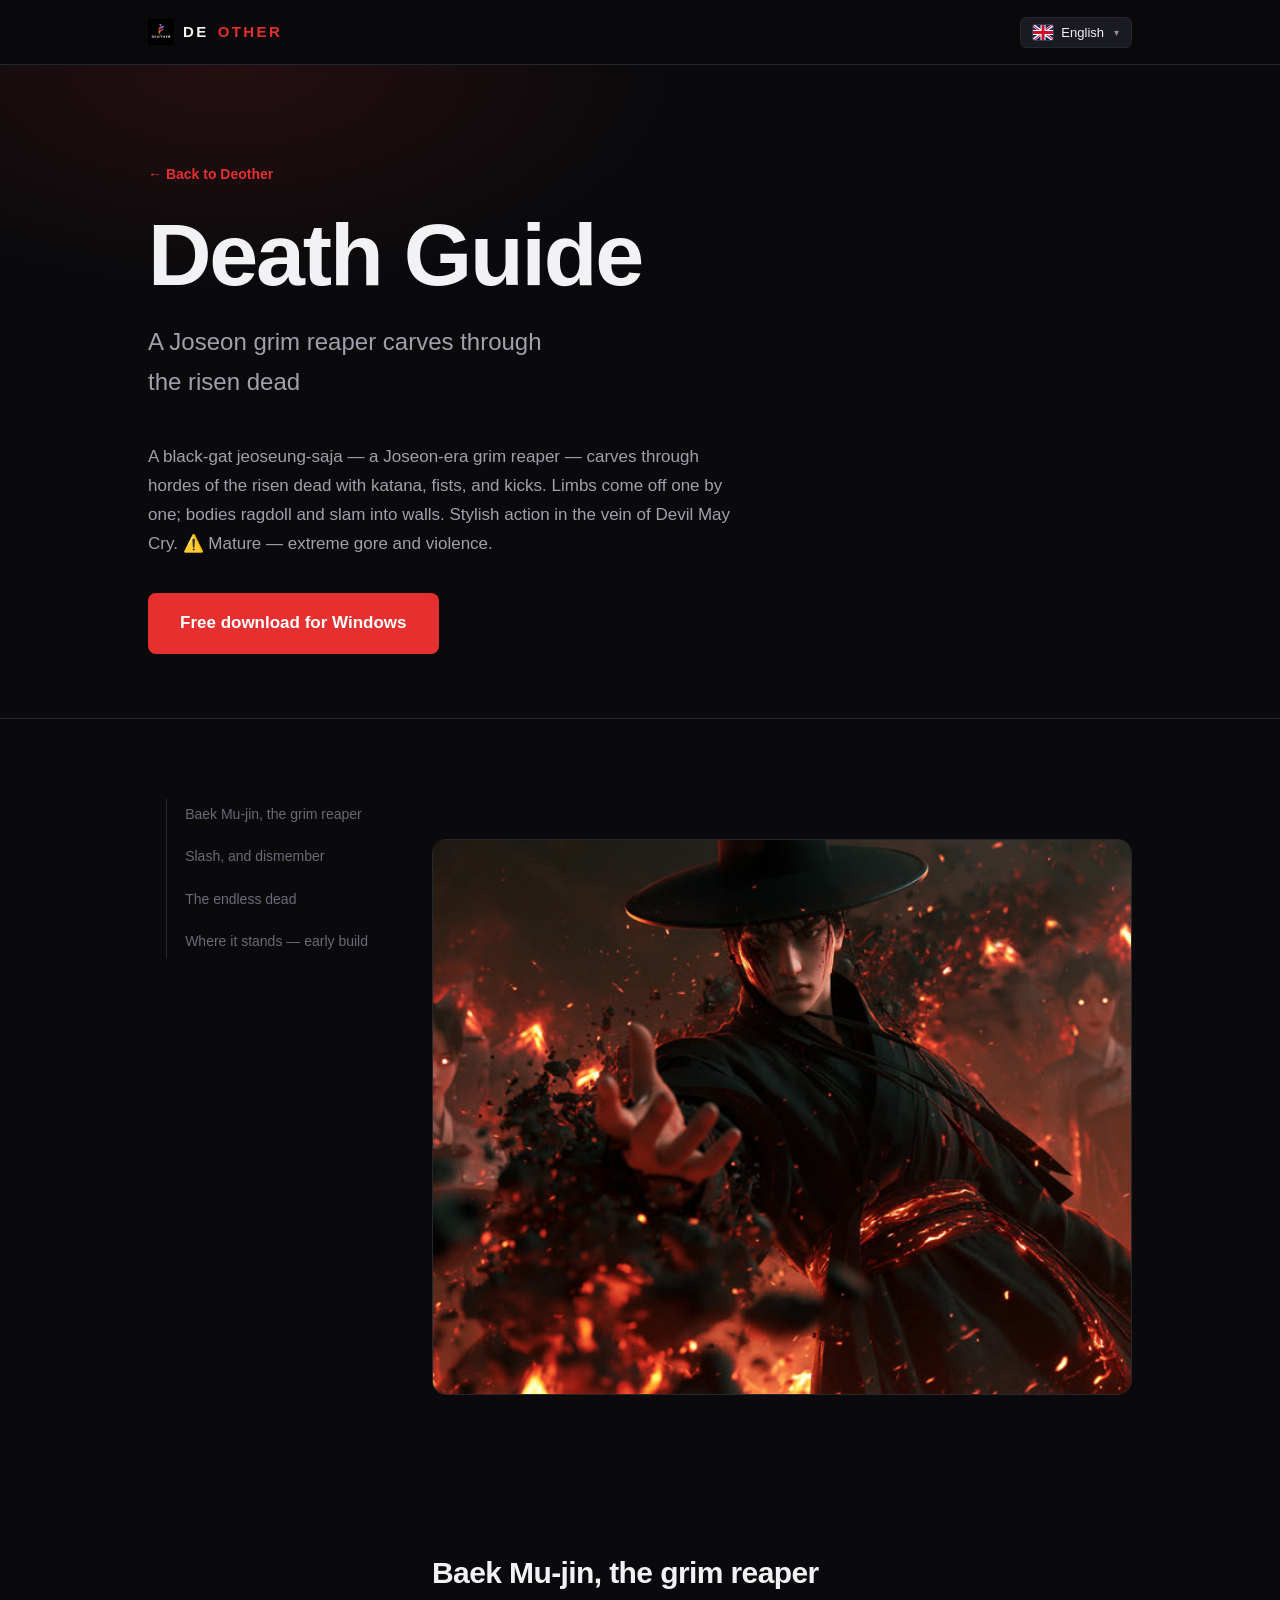
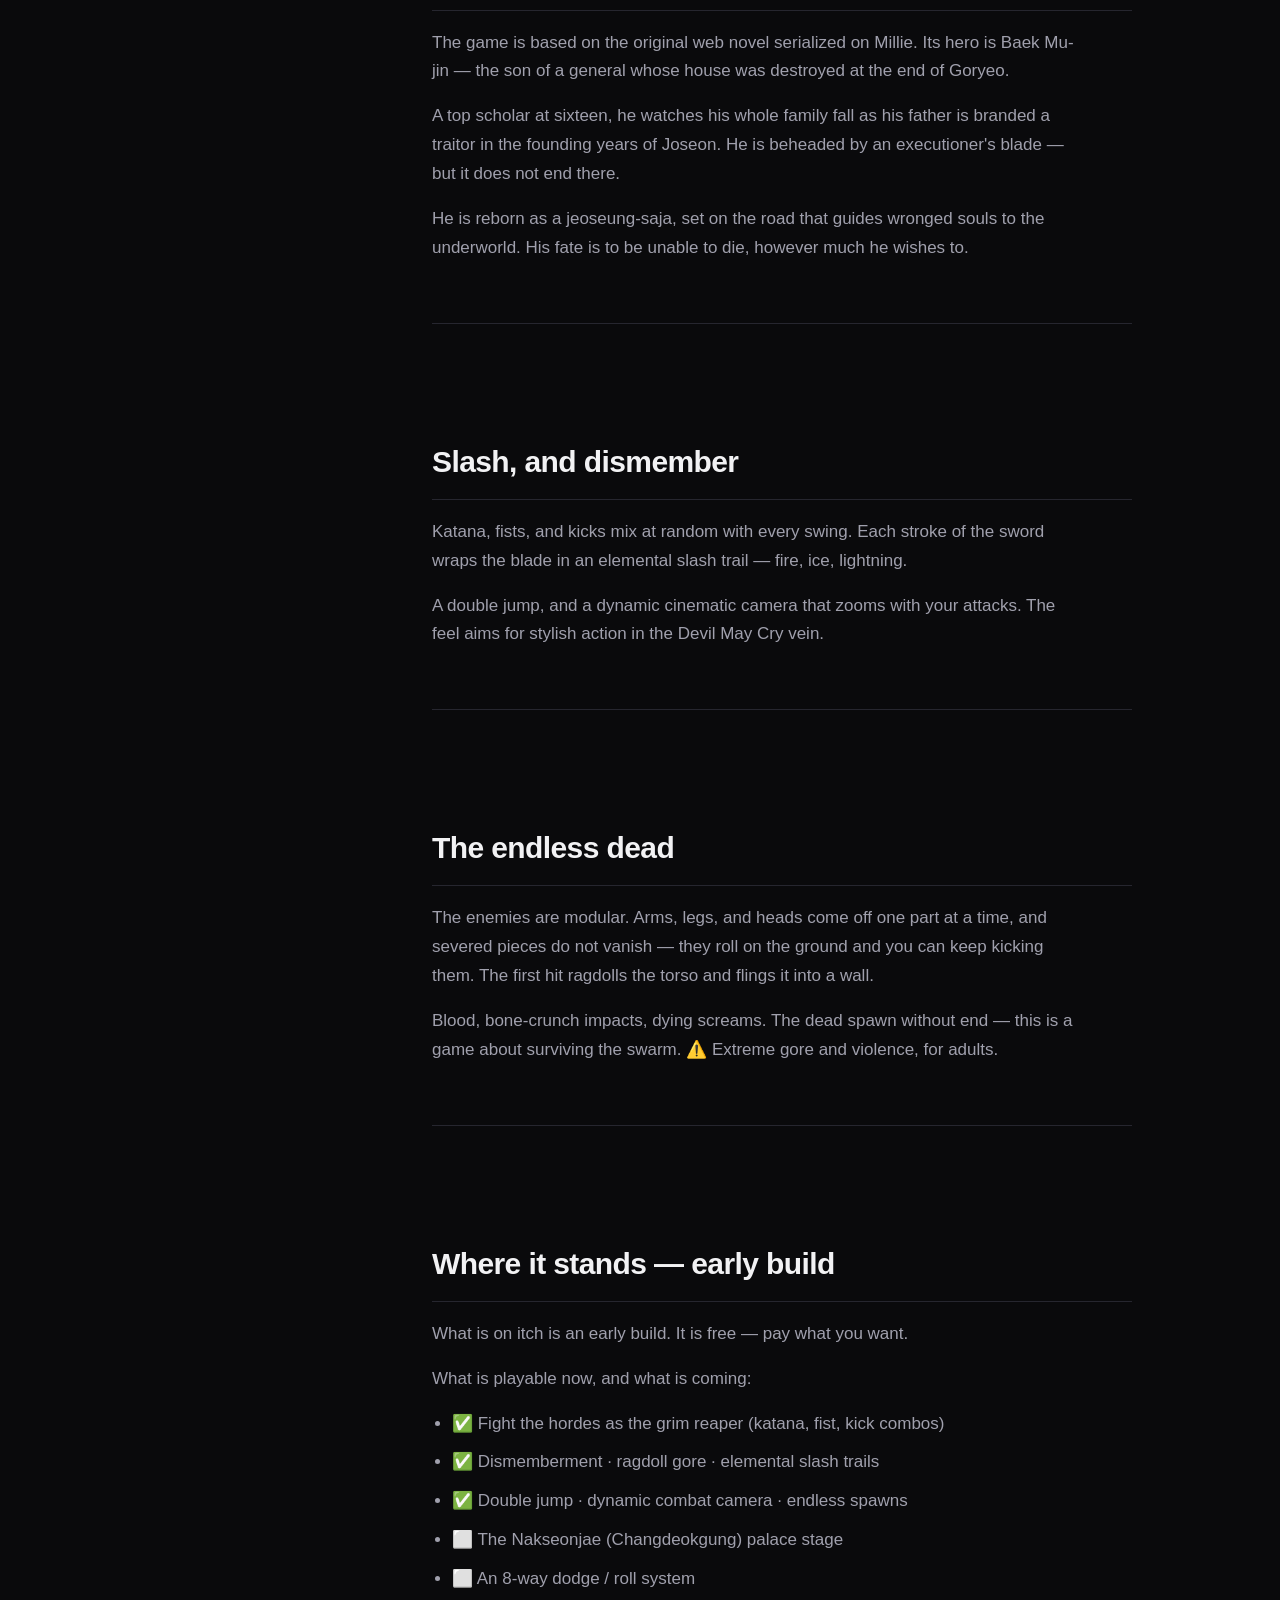
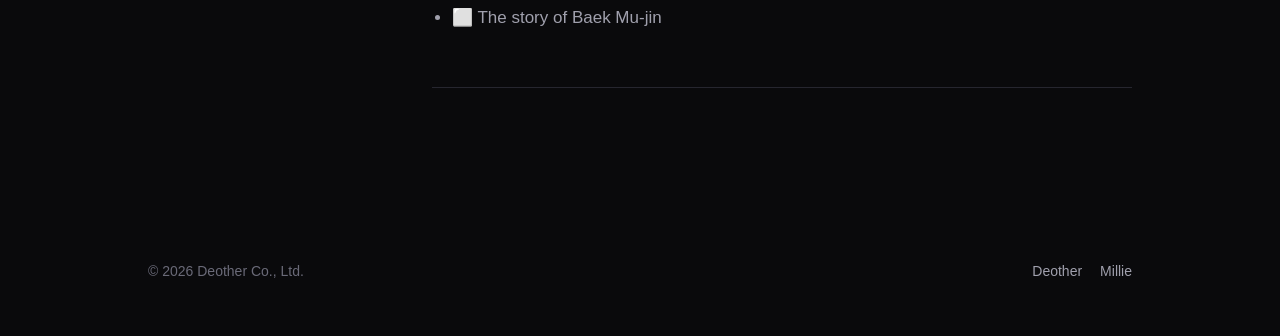
==== deathguide.html @ 44385e29 "Death Guide(저승사자) 7번째 게임 추가 + Soomba public URL 갱신 1) Soomba itch Public 완료 → secret 링크 제거, 정식 URL 로" ====
<!doctype html>
<html lang="ko">
<head>
<meta charset="utf-8">
<meta name="viewport" content="width=device-width, initial-scale=1">
<title>저승사자 (Death Guide) — Deother</title>
<meta name="description" content="Death Guide — a Joseon grim reaper carves through the risen dead with katana, fists, and kicks. Stylish gore action based on the web novel. Mature. Free for Windows.">
<meta name="theme-color" content="#0a0a0c">
<link rel="icon" href="assets/icon-192.png" sizes="192x192">
<link rel="stylesheet" href="styles.css">
</head>
<body data-game="deathguide">

<header>
  <div class="wrap bar">
    <a class="logo" href="index.html">
      <img src="assets/deother-logo.png" alt="" width="26" height="26">
      DE<span>OTHER</span>
    </a>
    <div class="lang doc-lang" id="pLang"></div>
  </div>
</header>

<main>
  <div class="doc-hero">
    <div class="wrap">
      <a class="link-out doc-back" id="pBack" href="index.html"></a>
      <h1 id="pTitle"></h1>
      <p class="tagline" id="pTagline"></p>
      <p class="doc-intro" id="pIntro"></p>
      <a class="cta" id="pCta" href="https://deother.itch.io/death-guide" target="_blank" rel="noopener"></a>
    </div>
  </div>

  <div class="wrap doc-wrap">
    <nav class="doc-toc" id="pToc"></nav>
    <div class="doc-body" id="pBody"></div>
  </div>

  <div class="wrap">
    <!-- 인터리브(P_LAYOUT)로 본문 안에 이미지가 들어가므로 이 자리는 비어 숨는다 -->
    <div class="page-videos" id="pVideos" hidden></div>
    <div class="slideshow" id="pSlides" hidden>
      <div class="slide-track" id="pTrack"></div>
      <div class="slide-dots" id="pDots"></div>
    </div>
  </div>
</main>

<footer>
  <div class="wrap foot">
    <span>© 2026 Deother Co., Ltd.</span>
    <a class="sp" href="index.html">Deother</a>
    <a href="https://www.millie.co.kr/v4/millieRoad/28476" target="_blank" rel="noopener">Millie</a>
  </div>
</footer>

<script src="i18n.js"></script>
<script src="pages-i18n.js"></script>
<script src="page.js"></script>
</body>
</html>
---- styles.css ----
/* Deother — 사이트 스타일
   격투게임 스튜디오답게 어둡고 대비가 강한 화면. 붉은 강조색 하나만 쓴다.
   RTL(아랍어)은 html[dir="rtl"] 로 방향만 뒤집으면 되도록 논리 속성을 썼다. */

:root {
  --bg: #0a0a0c;
  --bg-2: #121217;
  --bg-3: #1a1a22;
  --fg: #f2f2f4;
  --fg-dim: #a0a0ad;
  --fg-faint: #6a6a78;
  --accent: #e63030;
  --accent-dim: #8f1d1d;
  --line: #26262f;
  --max: 1080px;
  --pad: clamp(20px, 5vw, 48px);
}

* { box-sizing: border-box; }

html { scroll-behavior: smooth; }

body {
  margin: 0;
  background: var(--bg);
  color: var(--fg);
  font-family: "Inter", "Pretendard", -apple-system, BlinkMacSystemFont,
               "Segoe UI", "Noto Sans KR", "Noto Sans SC", "Noto Sans JP",
               "Noto Sans Arabic", sans-serif;
  font-size: 17px;
  line-height: 1.7;
  -webkit-font-smoothing: antialiased;
}

/* 아랍어는 글자가 작아 보여서 살짝 키운다 */
html[dir="rtl"] body { font-size: 18px; line-height: 1.9; }

a { color: inherit; }

.wrap { max-width: var(--max); margin: 0 auto; padding-inline: var(--pad); }

/* ---------- 상단 바 ---------- */
header {
  position: sticky; top: 0; z-index: 50;
  background: rgba(10, 10, 12, 0.82);
  backdrop-filter: blur(14px);
  border-bottom: 1px solid var(--line);
}
.bar { display: flex; align-items: center; gap: 24px; height: 64px; }

.logo {
  font-weight: 800; letter-spacing: 0.16em; text-transform: uppercase;
  font-size: 15px; text-decoration: none; white-space: nowrap;
  display: flex; align-items: center; gap: 9px;
}
.logo img { display: block; }
.logo span { color: var(--accent); }

nav { display: flex; gap: 22px; margin-inline-start: auto; }
nav a {
  color: var(--fg-dim); text-decoration: none; font-size: 14px;
  padding: 6px 0; border-bottom: 1px solid transparent; transition: .18s;
}
nav a:hover { color: var(--fg); border-bottom-color: var(--accent); }

/* 언어 선택 */
.lang { position: relative; }
.lang-btn {
  background: var(--bg-3); color: var(--fg); border: 1px solid var(--line);
  border-radius: 6px; padding: 7px 12px; font-size: 13px; cursor: pointer;
  display: flex; align-items: center; gap: 8px; font-family: inherit;
}
.lang-btn:hover { border-color: var(--accent-dim); }
.lang-menu {
  position: absolute; inset-inline-end: 0; top: calc(100% + 8px);
  background: var(--bg-2); border: 1px solid var(--line); border-radius: 8px;
  min-width: 168px; padding: 6px; display: none;
  box-shadow: 0 18px 40px rgba(0,0,0,.6);
  max-height: 60vh; overflow-y: auto;
}
.lang-menu.open { display: block; }
.lang-menu button {
  display: flex; align-items: center; gap: 10px; width: 100%; text-align: start;
  background: none; border: 0; color: var(--fg-dim); padding: 9px 12px;
  border-radius: 5px; cursor: pointer; font-size: 14px; font-family: inherit;
}
.lang-menu button:hover { background: var(--bg-3); color: var(--fg); }
.lang-menu button[aria-current="true"] { color: var(--accent); font-weight: 600; }

/* 언어 국기 — assets/flags/<code>.svg. 이모지 국기가 안 뜨는 환경(윈도우 등) 대비 SVG */
.flag {
  width: 20px; height: 15px; flex: none; border-radius: 2px; object-fit: cover;
  box-shadow: 0 0 0 1px rgba(255,255,255,.14);
}
.lang-btn .caret { font-size: 10px; opacity: .55; margin-inline-start: 2px; }

/* ---------- 히어로 ---------- */
.hero {
  padding: clamp(72px, 13vw, 148px) 0 clamp(56px, 9vw, 104px);
  border-bottom: 1px solid var(--line);
  position: relative; overflow: hidden;
}
/* 배경에 은은한 붉은 광원 — 이미지 없이 분위기만 */
.hero::before {
  content: ""; position: absolute; inset: 0;
  background: radial-gradient(720px 380px at 22% 0%, rgba(230,48,48,.14), transparent 66%);
  pointer-events: none;
}
.hero .wrap { position: relative; }
/* 히어로: 왼쪽 글, 오른쪽 커버 아트 */
.hero-grid {
  display: grid; grid-template-columns: 1.1fr 0.9fr;
  gap: clamp(28px, 5vw, 64px); align-items: center;
}
.hero-art {
  width: 100%; height: auto; border-radius: 12px;
  border: 1px solid var(--line);
  box-shadow: 0 26px 70px rgba(0,0,0,.6);
}

.eyebrow {
  color: var(--accent); font-size: 13px; letter-spacing: .2em;
  text-transform: uppercase; font-weight: 700; margin: 0 0 18px;
}
h1 {
  font-size: clamp(42px, 9vw, 88px); line-height: 1.02; margin: 0 0 22px;
  font-weight: 800; letter-spacing: -0.025em;
}
.tagline {
  font-size: clamp(18px, 2.4vw, 24px); color: var(--fg-dim);
  max-width: 30ch; margin: 0 0 40px;
}
.cta {
  display: inline-flex; flex-direction: column; gap: 4px;
  background: var(--accent); color: #fff; text-decoration: none;
  padding: 16px 32px; border-radius: 8px; font-weight: 700;
  transition: .18s;
}
.cta:hover { background: #ff3c3c; transform: translateY(-2px); }
.cta small { font-weight: 400; opacity: .82; font-size: 13px; }

/* ---------- 섹션 공통 ---------- */
section { padding: clamp(64px, 10vw, 112px) 0; border-bottom: 1px solid var(--line); }
h2 {
  font-size: clamp(28px, 4.2vw, 42px); margin: 0 0 14px;
  font-weight: 800; letter-spacing: -0.02em;
}
.lead { color: var(--accent); font-size: clamp(17px, 2vw, 20px); margin: 0 0 36px; max-width: 46ch; }
.prose p { color: var(--fg-dim); max-width: 62ch; margin: 0 0 20px; }

/* 배경을 한 단계 밝혀 강조하는 섹션 (개인 이야기·팀) */
section.alt { background: var(--bg-2); }

/* 창업자의 1인칭 이야기 — 왼쪽에 붉은 선을 그어 인용처럼 */
.quote {
  border-inline-start: 3px solid var(--accent);
  padding-inline-start: 26px;
}
.quote p { color: var(--fg); font-size: 18px; }

/* 세계관: 글 + 소설 표지 */
.world-grid {
  display: grid; grid-template-columns: 1fr 260px;
  gap: clamp(28px, 5vw, 56px); align-items: start;
}
.book { display: block; transition: .2s; }
.book:hover { transform: translateY(-4px); }
.book img {
  width: 100%; height: auto; border-radius: 8px;
  box-shadow: 0 20px 50px rgba(0,0,0,.65);
}

/* 바깥으로 나가는 링크 (소설·자료) */
.link-out {
  display: inline-block; margin-top: 10px; color: var(--accent);
  text-decoration: none; font-weight: 600; border-bottom: 1px solid transparent;
}
.link-out:hover { border-bottom-color: var(--accent); }

/* ---------- 특징 카드 ---------- */
.cards { display: grid; gap: 20px; grid-template-columns: repeat(auto-fit, minmax(280px, 1fr)); }
.card {
  background: var(--bg-2); border: 1px solid var(--line);
  border-radius: 10px; padding: 26px 24px; transition: .18s;
}
.card:hover { border-color: var(--accent-dim); transform: translateY(-2px); }
.card h3 { margin: 0 0 10px; font-size: 18px; font-weight: 700; }
.card p { margin: 0; color: var(--fg-dim); font-size: 15px; }

/* 만든 것 카드 — 카드 안에 링크가 둘(제품·SNS)이라 카드 자체는 링크가 아니다 */
.card.work { display: flex; flex-direction: column; }
.card.work .work-tag {
  color: var(--fg-faint); font-size: 12px; letter-spacing: .08em;
  text-transform: uppercase; margin-bottom: 10px;
}
.card.work .work-logo {
  display: block; width: 78px; height: auto; margin-bottom: 16px;
  opacity: .95; transition: .2s;
}
.card.work:hover .work-logo { opacity: 1; transform: scale(1.06); }
.work-title { text-decoration: none; }
.work-title:hover { color: var(--accent); }
.work-links {
  margin-top: auto; padding-top: 16px; display: flex; gap: 16px; flex-wrap: wrap;
}
.work-sns, .work-more { font-size: 13px; text-decoration: none; }
.work-sns  { color: var(--fg-faint); }
.work-more { color: var(--accent); font-weight: 600; }
.work-sns:hover, .work-more:hover { text-decoration: underline; }

/* ---------- 게임 상세 페이지 ---------- */
/* 상세 페이지 언어 선택 — 메인과 같은 .lang / .lang-btn / .lang-menu 를 쓴다.
   여기서는 헤더 오른쪽으로 밀어주기만 한다. */
.doc-lang { margin-inline-start: auto; }

.doc-hero {
  padding: clamp(48px, 8vw, 88px) 0 clamp(40px, 6vw, 64px);
  border-bottom: 1px solid var(--line); position: relative; overflow: hidden;
}
.doc-hero::before {
  content: ""; position: absolute; inset: 0;
  background: radial-gradient(680px 340px at 18% 0%, rgba(230,48,48,.12), transparent 65%);
  pointer-events: none;
}
.doc-hero .wrap { position: relative; }
/* 상세 히어로에 게임 아트를 옆에 두는 배치 (장보고). 좁은 화면에선 아래로 쌓인다 */
.doc-hero-grid { display: grid; gap: clamp(24px, 4vw, 48px); align-items: center; }
.doc-hero-art {
  width: 100%; max-width: 300px; height: auto; display: block;
  border-radius: 16px; border: 1px solid var(--line); justify-self: center;
}
@media (min-width: 900px) {
  .doc-hero-grid { grid-template-columns: 1fr 300px; }
  .doc-hero-art { justify-self: end; }
}
.doc-back { display: inline-block; margin-bottom: 22px; font-size: 14px; }
.doc-intro { color: var(--fg-dim); max-width: 62ch; margin: 0 0 34px; font-size: 17px; }

/* 본문이 길어서 목차를 옆에 고정해 둔다 */
.doc-wrap {
  display: grid; grid-template-columns: 220px 1fr;
  gap: clamp(32px, 5vw, 64px); padding-block: clamp(48px, 7vw, 80px);
}
.doc-toc {
  position: sticky; top: 90px; align-self: start;
  display: flex; flex-direction: column; gap: 10px;
  border-inline-start: 1px solid var(--line); padding-inline-start: 18px;
}
.doc-toc a {
  color: var(--fg-faint); text-decoration: none; font-size: 14px; line-height: 1.4;
}
.doc-toc a:hover { color: var(--accent); }

.doc-section { padding-bottom: 44px; }
.doc-section h2 {
  font-size: clamp(22px, 3vw, 30px); margin: 0 0 18px;
  padding-bottom: 12px; border-bottom: 1px solid var(--line);
}
.doc-section h3 {
  font-size: 15px; color: var(--accent); margin: 28px 0 12px;
  letter-spacing: .04em; text-transform: uppercase; font-weight: 700;
}
.doc-section p { color: var(--fg-dim); max-width: 68ch; margin: 0 0 16px; }
.doc-list { margin: 0; padding-inline-start: 20px; color: var(--fg-dim); max-width: 68ch; }
.doc-list li { margin-bottom: 10px; }

@media (max-width: 860px) {
  .doc-wrap { grid-template-columns: 1fr; }
  .doc-toc {
    position: static; flex-direction: row; flex-wrap: wrap; gap: 14px;
    border-inline-start: 0; padding-inline-start: 0;
    border-bottom: 1px solid var(--line); padding-bottom: 18px;
  }
}

/* ---------- 슬라이드쇼 ---------- */
.slideshow { margin-top: 40px; }
/* 히어로 안에서는 위 여백 없이 커버 이미지 자리를 그대로 차지한다 */
.hero-slides { margin-top: 0; }
.hero-slides .slide-track { box-shadow: 0 26px 70px rgba(0,0,0,.6); }
.slide-track {
  position: relative; aspect-ratio: 16 / 9; border-radius: 12px;
  overflow: hidden; border: 1px solid var(--line); background: #000;
}
.slide-track img {
  position: absolute; inset: 0; width: 100%; height: 100%;
  object-fit: cover; opacity: 0; transition: opacity .7s ease;
}
.slide-track img.on { opacity: 1; }

.slide-dots { display: flex; gap: 8px; justify-content: center; margin-top: 16px; flex-wrap: wrap; }
.slide-dots button {
  width: 8px; height: 8px; padding: 0; border-radius: 50%;
  border: 0; background: var(--line); cursor: pointer; transition: .2s;
}
.slide-dots button:hover { background: var(--fg-faint); }
.slide-dots button.on { background: var(--accent); transform: scale(1.3); }

/* 움직임을 불편해하는 사용자를 위해 전환을 끈다 */
@media (prefers-reduced-motion: reduce) {
  .slide-track img { transition: none; }
}

/* ---------- 연표 ---------- */
.events { margin-top: 44px; display: grid; gap: 2px; }
.event {
  display: grid; grid-template-columns: 175px 1fr; gap: 24px;
  padding: 16px 0; border-top: 1px solid var(--line);
}
.event:last-child { border-bottom: 1px solid var(--line); }
.event .when { color: var(--accent); font-size: 13px; font-weight: 700; }
.event .what { color: var(--fg-dim); font-size: 15px; }

/* ---------- 팀 ---------- */
.person { font-size: 26px; font-weight: 800; margin: 0 0 4px; }
.role { color: var(--accent); font-weight: 600; margin: 0 0 26px; font-size: 15px; }
.bullets { margin: 0 0 26px; padding-inline-start: 20px; color: var(--fg-dim); max-width: 66ch; }
.bullets li { margin-bottom: 10px; }
.partners { color: var(--fg-dim); max-width: 66ch; margin: 0; }

/* ---------- 발표 자료 ---------- */
.deck-links { display: flex; flex-wrap: wrap; gap: 14px; }
.deck {
  background: var(--bg-3); border: 1px solid var(--line); border-radius: 8px;
  padding: 15px 26px; text-decoration: none; font-weight: 600; transition: .18s;
}
.deck:hover { border-color: var(--accent); color: var(--accent); }

/* ---------- 여정(영상) ---------- */
.videos { display: grid; gap: 26px; grid-template-columns: repeat(auto-fit, minmax(320px, 1fr)); }
.video-card {
  background: var(--bg-2); border: 1px solid var(--line); border-radius: 10px;
  overflow: hidden; transition: .18s;
}
.video-card:hover { border-color: var(--accent-dim); }
.video-frame { position: relative; aspect-ratio: 16 / 9; background: #000; }
.video-frame iframe { position: absolute; inset: 0; width: 100%; height: 100%; border: 0; }
.video-meta { padding: 14px 18px 18px; }
.video-meta .t { font-weight: 600; font-size: 15px; }
.video-meta .d { color: var(--fg-faint); font-size: 13px; margin-top: 3px; }
.note { color: var(--fg-faint); font-size: 14px; margin-top: 28px; }

/* 언어별 주제가는 개수가 많아 카드를 작게 — 한 화면에 여러 나라가 보이는 게 요점이다 */
.videos.small { grid-template-columns: repeat(auto-fit, minmax(230px, 1fr)); gap: 16px; }
.videos.small .video-meta { padding: 10px 14px 13px; }
.videos.small .video-meta .t { font-size: 14px; }

/* ---------- 로드맵 ---------- */
.timeline { display: grid; gap: 4px; }
.step {
  display: grid; grid-template-columns: 190px 1fr; gap: 28px;
  padding: 30px 0; border-top: 1px solid var(--line);
}
.step:last-child { border-bottom: 1px solid var(--line); }
.step .when {
  color: var(--accent); font-weight: 700; font-size: 14px;
  letter-spacing: .05em; text-transform: uppercase; padding-top: 3px;
}
.step h3 { margin: 0 0 8px; font-size: 21px; font-weight: 700; }
.step p { margin: 0; color: var(--fg-dim); max-width: 60ch; }

/* ---------- 푸터 ---------- */
footer { padding: 52px 0; color: var(--fg-faint); font-size: 14px; }
.foot { display: flex; flex-wrap: wrap; gap: 18px; align-items: center; }
.foot a { color: var(--fg-dim); text-decoration: none; }
.foot a:hover { color: var(--accent); }
.foot .sp { margin-inline-start: auto; }

/* ---------- 좁은 화면 ---------- */
@media (max-width: 900px) {
  .hero-grid { grid-template-columns: 1fr; }
  .hero-art { max-width: 460px; }
  .world-grid { grid-template-columns: 1fr; }
  .book { max-width: 220px; }
}

@media (max-width: 760px) {
  /* 예전엔 메뉴를 통째로 숨겼는데, 그러면 모바일에서 섹션 이동을 아예 못 한다.
     대신 두 줄로 나누고 메뉴는 가로로 밀어서 보게 한다. */
  .bar { flex-wrap: wrap; height: auto; padding-block: 12px; row-gap: 10px; }
  .lang { margin-inline-start: auto; }
  nav {
    order: 3; width: 100%; margin-inline-start: 0;
    gap: 18px; overflow-x: auto; padding-bottom: 4px;
    scrollbar-width: none;              /* 스크롤바는 숨기고 손가락으로만 민다 */
  }
  nav::-webkit-scrollbar { display: none; }
  nav a { white-space: nowrap; font-size: 13px; }

  .step, .event { grid-template-columns: 1fr; gap: 8px; }
  .tagline { max-width: none; }
}

/* 키보드 사용자를 위한 포커스 표시 */
:focus-visible { outline: 2px solid var(--accent); outline-offset: 3px; border-radius: 4px; }

/* 세 게임을 관통하는 관점 — 카드 아래 한 문단. 인용처럼 보이게 왼쪽에 선을 둔다 */
.works-note { margin: 34px 0 0; padding-inline-start: 18px; border-inline-start: 2px solid var(--accent);
  color: var(--muted); font-size: clamp(15px, 1.7vw, 17px); line-height: 1.75; max-width: 62ch; }

/* 슬라이드 설명 — 무슨 화면인지 알려준다. 그림만 있으면 심사자가 해석을 해야 한다 */
.slide-cap { margin: 12px 0 0; text-align: center; color: var(--muted);
  font-size: 14px; line-height: 1.6; min-height: 1.6em; }

/* 소설 표지 — 책장처럼 늘어놓는다. 표지는 세로로 긴 그림(2:3)이다 */
.covers { display: grid; gap: 22px; grid-template-columns: repeat(auto-fill, minmax(150px, 1fr)); }
.cover { margin: 0; }
.cover img { width: 100%; aspect-ratio: 2 / 3; object-fit: cover; display: block;
  border-radius: 8px; border: 1px solid var(--line); background: #000;
  transition: transform .25s ease, box-shadow .25s ease; }
.cover:hover img { transform: translateY(-4px); box-shadow: 0 14px 34px rgba(0,0,0,.55); }
.cover figcaption { margin-top: 10px; font-size: 13px; color: var(--muted); line-height: 1.5; }
@media (prefers-reduced-motion: reduce) { .cover img { transition: none; } }

/* 하드커버 전개도 — 뒤표지·책등·앞표지가 한 장에 있다. 격자보다 크게 둔다 */
.book-wrap { margin: 0 0 40px; }
.book-wrap img { width: 100%; display: block; border-radius: 10px;
  border: 1px solid var(--line); box-shadow: 0 22px 60px rgba(0,0,0,.5); }
.book-wrap figcaption { margin-top: 14px; color: var(--muted); font-size: 14px;
  line-height: 1.6; max-width: 62ch; }

/* 영상이 있는 표지 — 재생 표시를 얹는다 */
.cover-play { position: relative; display: block; }
.cover-play .play { position: absolute; inset-block-end: 10px; inset-inline-end: 10px;
  width: 34px; height: 34px; display: grid; place-items: center; border-radius: 50%;
  background: rgba(0,0,0,.66); color: #fff; font-size: 13px; line-height: 1;
  border: 1px solid rgba(255,255,255,.35); transition: background .2s ease; }
.cover-play:hover .play { background: var(--accent); }

/* 링크 여러 개인 표지 — 아래에 라벨 버튼(웹툰/영상/노래 등) */
.cover-links { display: flex; flex-wrap: wrap; gap: 6px; margin-top: 8px; }
.cover-link {
  font-size: 12px; padding: 4px 10px; border-radius: 999px;
  background: var(--bg-3); color: var(--fg-dim); border: 1px solid var(--line);
  text-decoration: none; white-space: nowrap; line-height: 1.4;
}
.cover-link:hover { color: var(--fg); border-color: var(--accent-dim); }

/* 상세 페이지 소개 영상 — 슬라이드쇼 바로 위 */
/* 상세 페이지 영상 — 폴백(킹덤워즈): 여러 개면 넓은 화면에서 나란히, 좁으면 세로로 쌓인다 */
.page-videos { margin: 40px 0 0; display: grid; gap: 22px; grid-template-columns: repeat(auto-fit, minmax(300px, 1fr)); }
.page-videos .page-video { margin: 0; }
.page-video { margin: 34px 0; }
.page-video .video-frame { border-radius: 12px; overflow: hidden; border: 1px solid var(--line); }
/* 세로 영상(쇼츠) — 9:16 프레임, 폭 제한 + 가운데 정렬 */
.page-video.vertical .video-frame { aspect-ratio: 9 / 16; max-width: 300px; margin-inline: auto; }
.page-video figcaption { margin-top: 12px; text-align: center; color: var(--muted); font-size: 14px; }

/* 본문 사이에 끼우는 스크린샷 (밀리버스 인터리브 배치) */
.doc-shot { margin: 34px 0; }
.doc-shot img { width: 100%; display: block; border-radius: 12px; border: 1px solid var(--line); }
.doc-shot figcaption { margin-top: 10px; text-align: center; color: var(--muted); font-size: 14px; }

/* 자막 없는 시네마틱 아트 밴드 (콘셉트 아트로 텍스트 사이를 끊어준다) */
.doc-band { margin: 40px 0; }
.doc-band img { width: 100%; display: block; border-radius: 14px; border: 1px solid var(--line); }

/* 작품 카드의 숫자 — 얼마나 만들었는지가 설명보다 빨리 읽힌다 */
.work-stats { list-style: none; margin: 16px 0 0; padding: 0;
  display: flex; flex-wrap: wrap; gap: 8px; }
.work-stats li { font-size: 12px; color: var(--fg-faint); letter-spacing: .02em;
  border: 1px solid var(--line); border-radius: 999px; padding: 4px 10px; }
/* FN 은 가로로 긴 워드마크라 엠블럼보다 넓게 */
.card.work .work-logo.wide { width: 150px; }

/* 주제가 토글 — kwonline.html 전용. 우하단 고정. RTL 을 위해 left/right 대신 논리 속성. */
.audio-toggle {
  position: fixed;
  inset-block-end: 20px;
  inset-inline-end: 20px;
  z-index: 60;
  width: 48px; height: 48px;
  border-radius: 50%;
  border: 1px solid var(--line);
  background: rgba(18, 18, 23, .85);
  color: var(--accent);
  font-size: 17px; line-height: 1;
  cursor: pointer;
  display: grid; place-items: center;
  backdrop-filter: blur(6px);
  box-shadow: 0 4px 16px rgba(0, 0, 0, .4);
  transition: transform .15s ease, background .15s ease, color .15s ease;
}
.audio-toggle:hover { transform: scale(1.08); }
.audio-toggle.playing { color: #fff; background: var(--accent); border-color: var(--accent); }
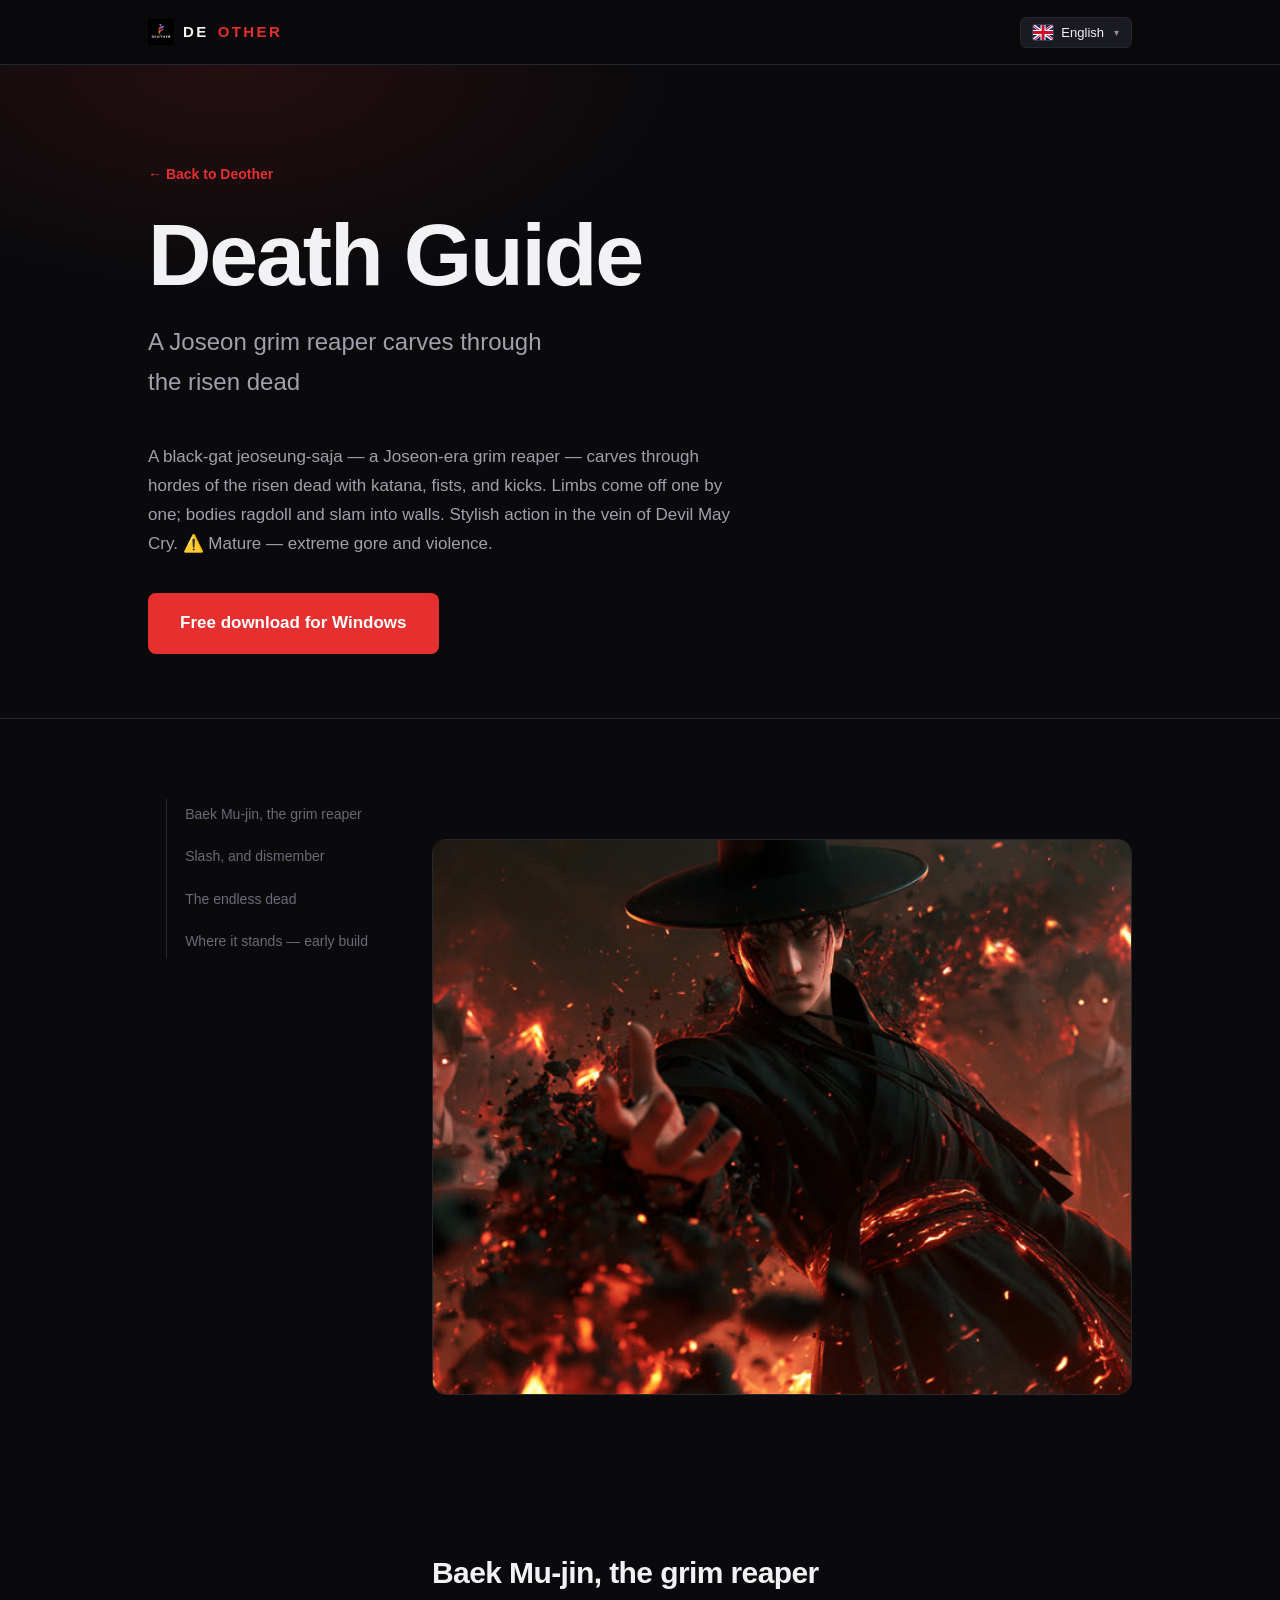
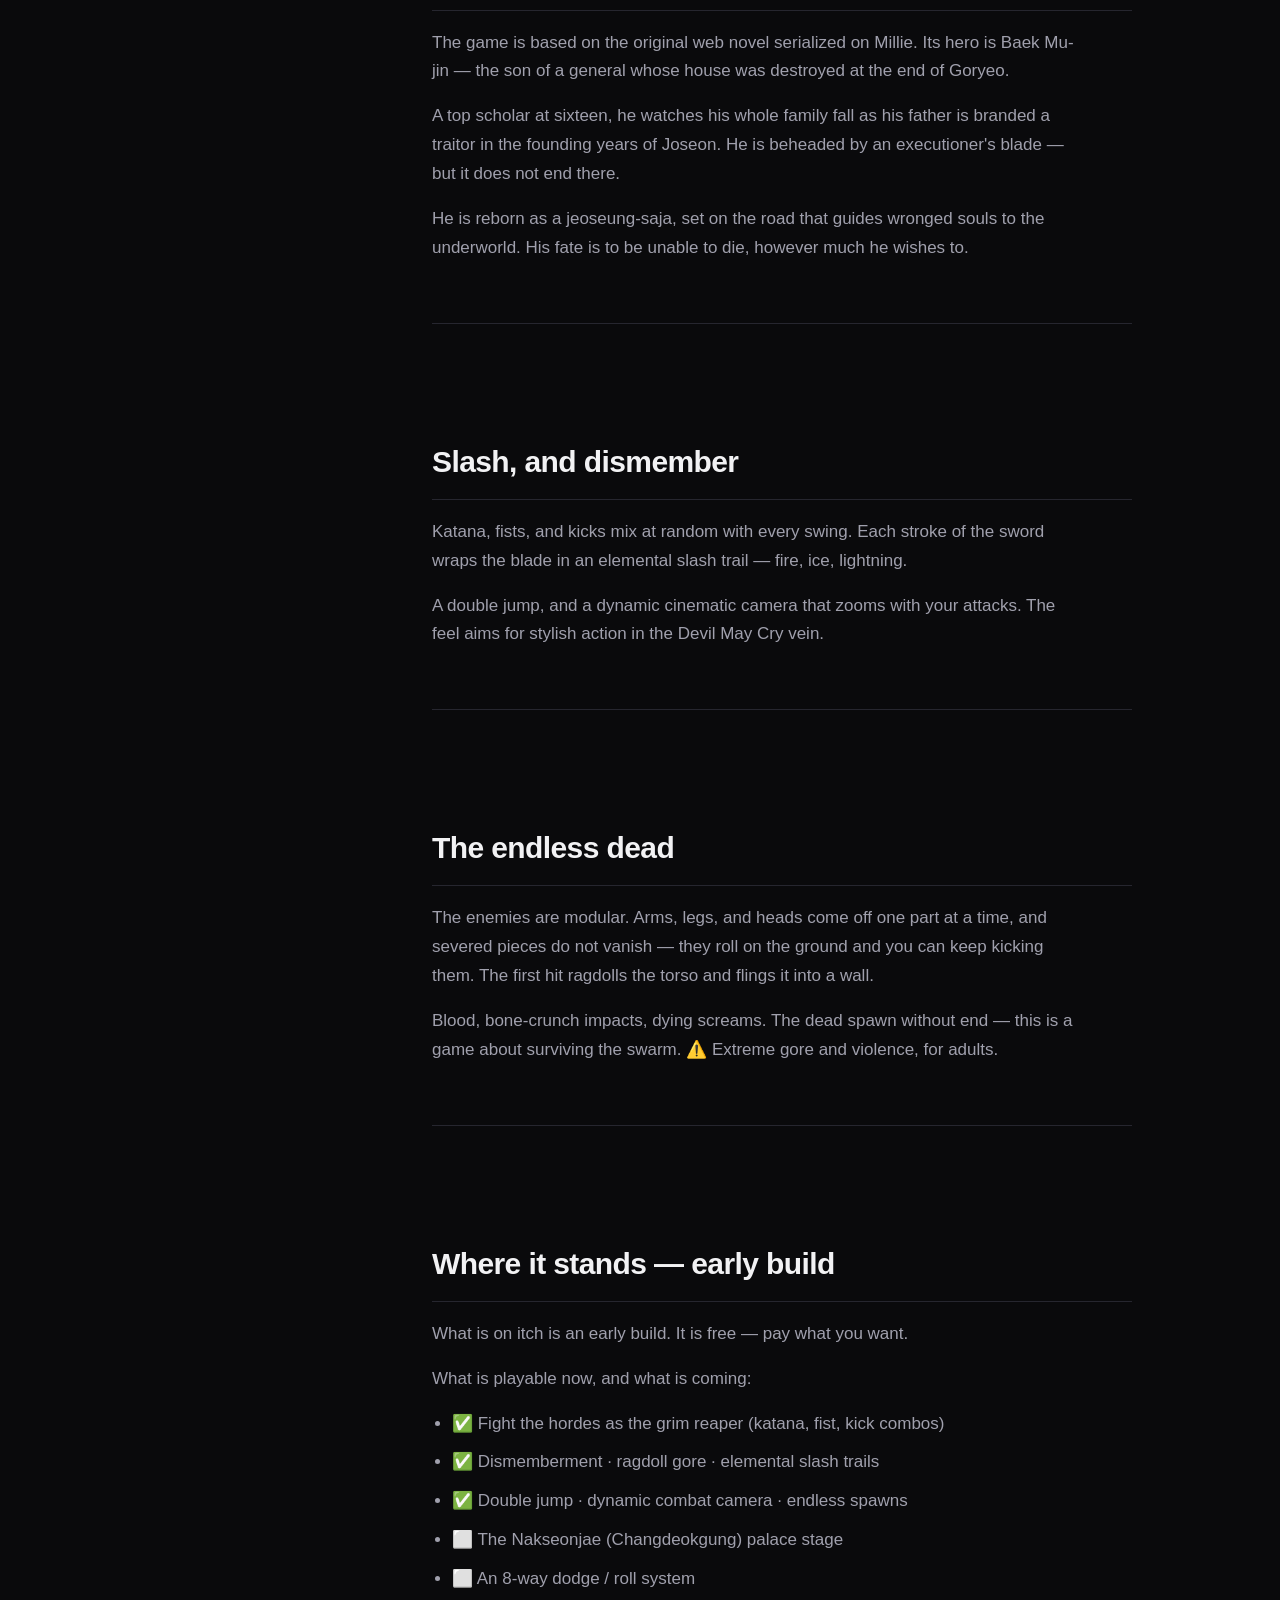
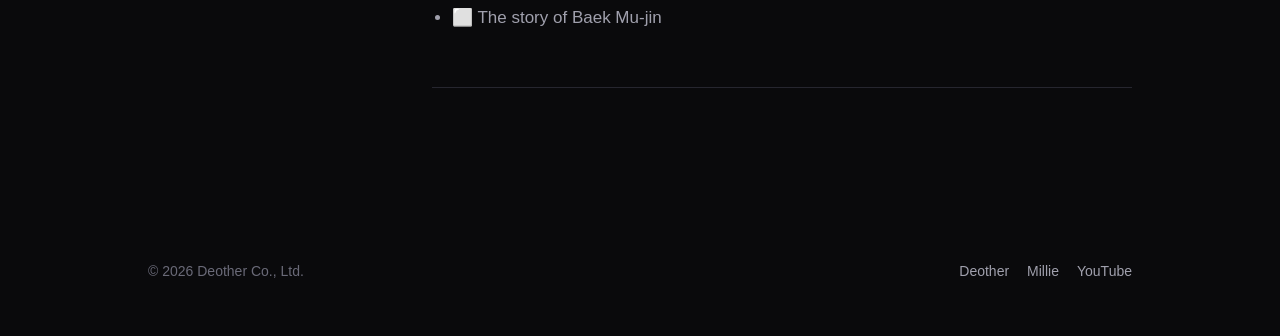
==== commit ee7d9b30: "KWO 상세에 실제 모바일 플레이 화면 2장 + 저승사자 유튜브 링크 1) KWO 상세페이지에 실제 모바일 KWO 플레이 스크린샷 2장 추가.    지금까지 미디어가 테스트 영상뿐" ====
--- a/deathguide.html
+++ b/deathguide.html
@@ -52,6 +52,7 @@
     <span>© 2026 Deother Co., Ltd.</span>
     <a class="sp" href="index.html">Deother</a>
     <a href="https://www.millie.co.kr/v4/millieRoad/28476" target="_blank" rel="noopener">Millie</a>
+    <a href="https://www.youtube.com/channel/UCQaEcI1xWOg_tvTqZBYBbGw" target="_blank" rel="noopener">YouTube</a>
   </div>
 </footer>
 
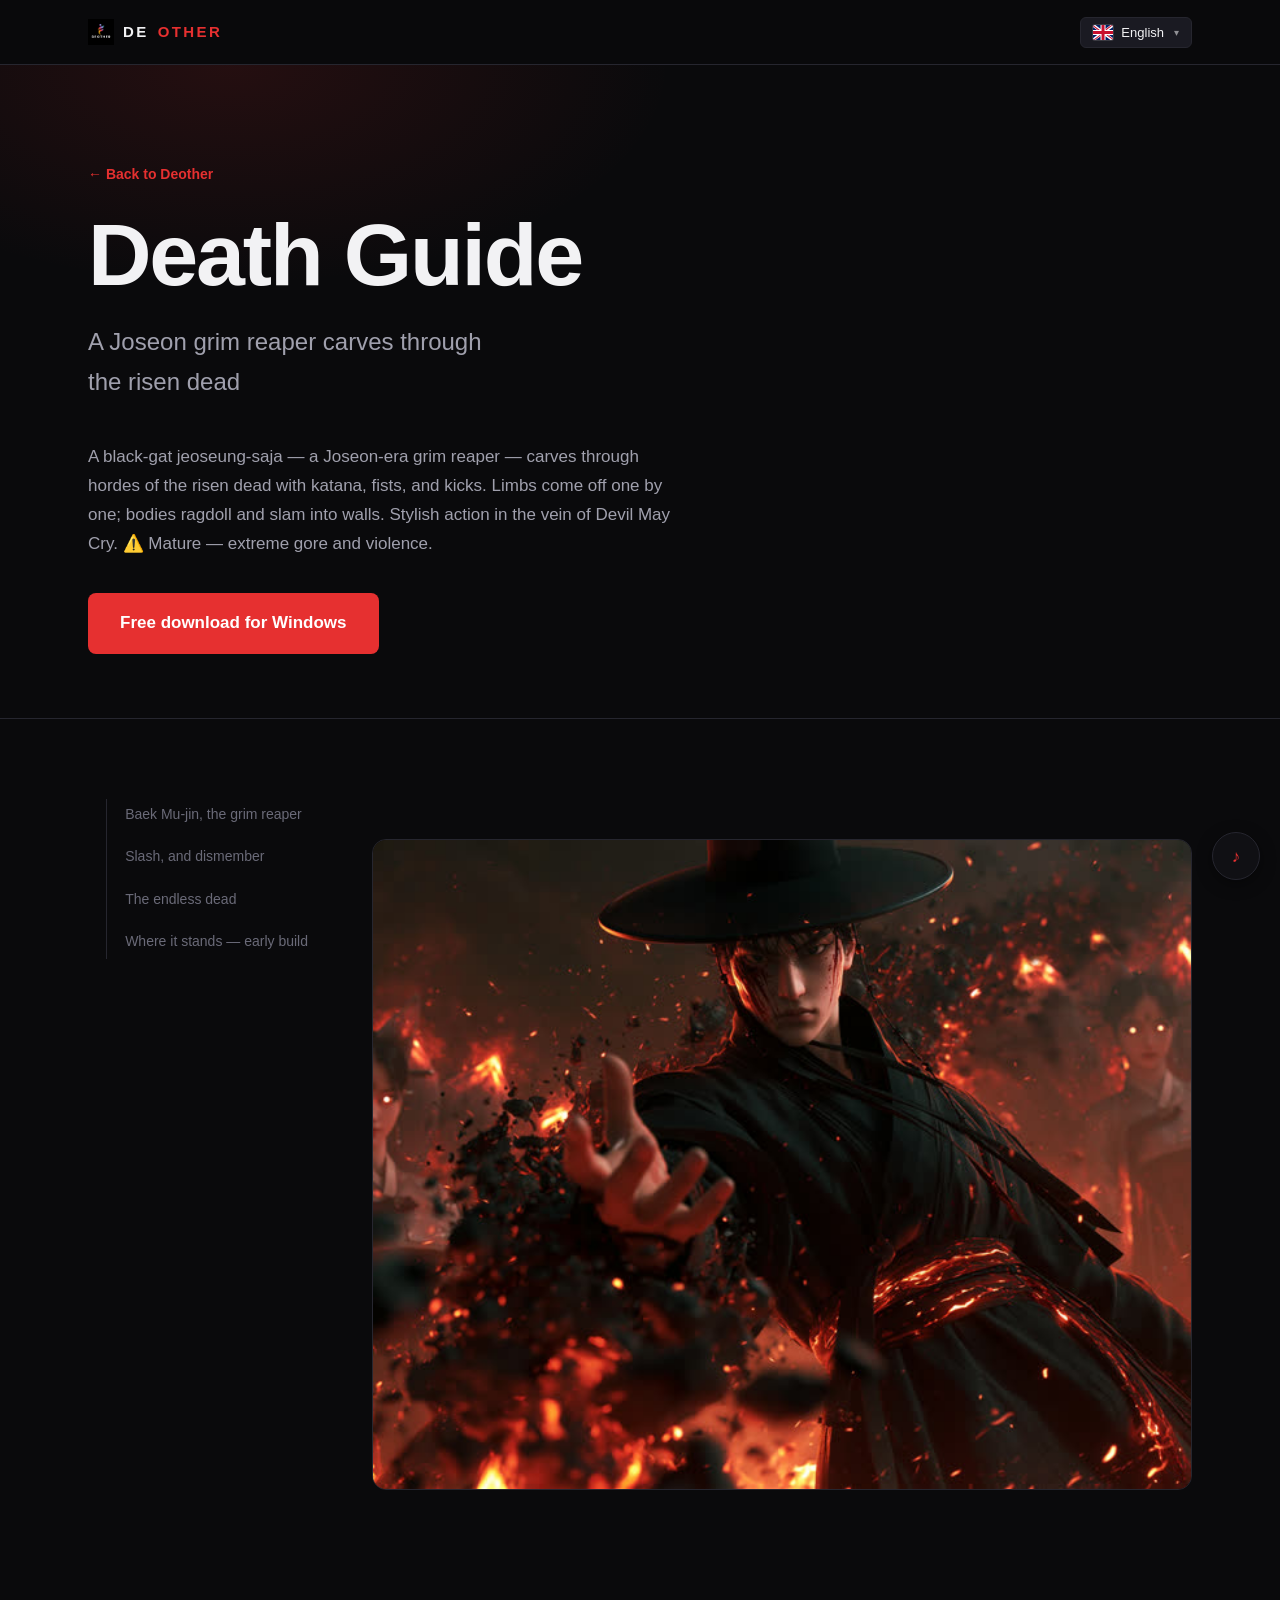
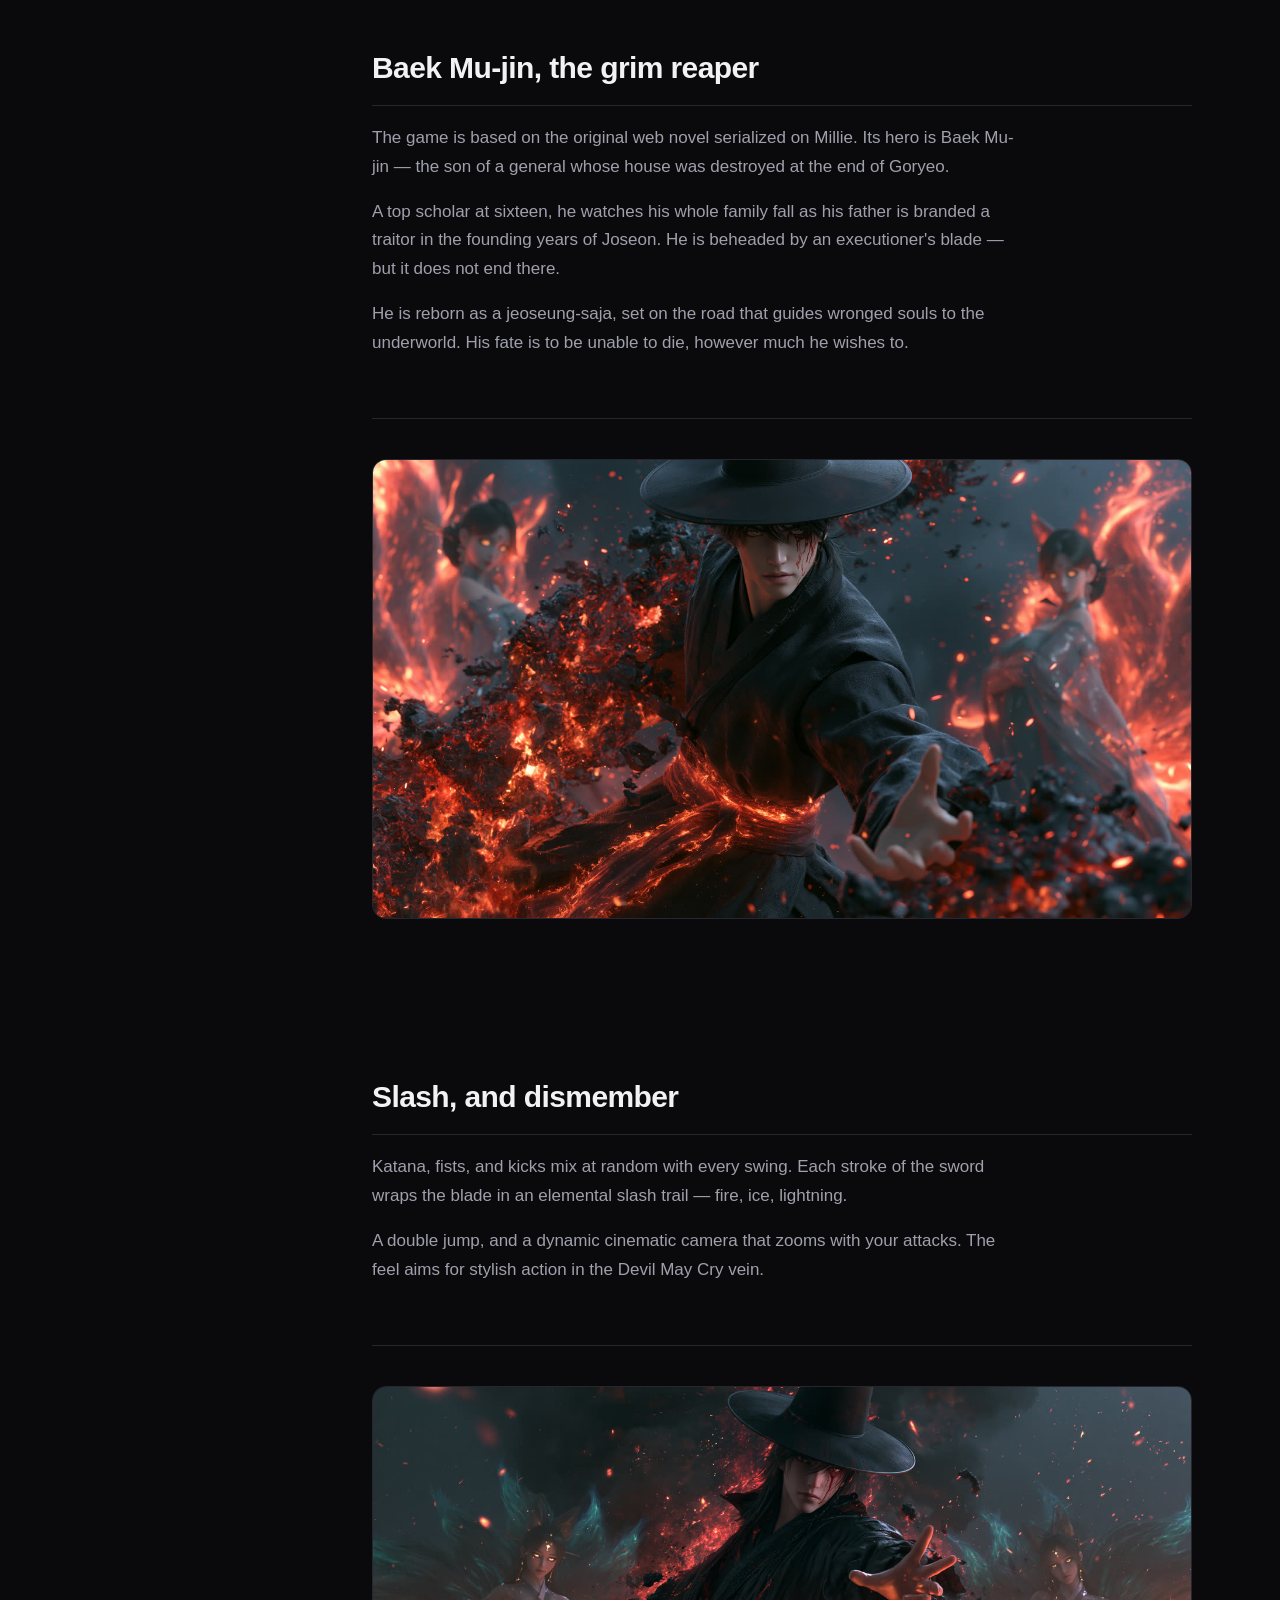
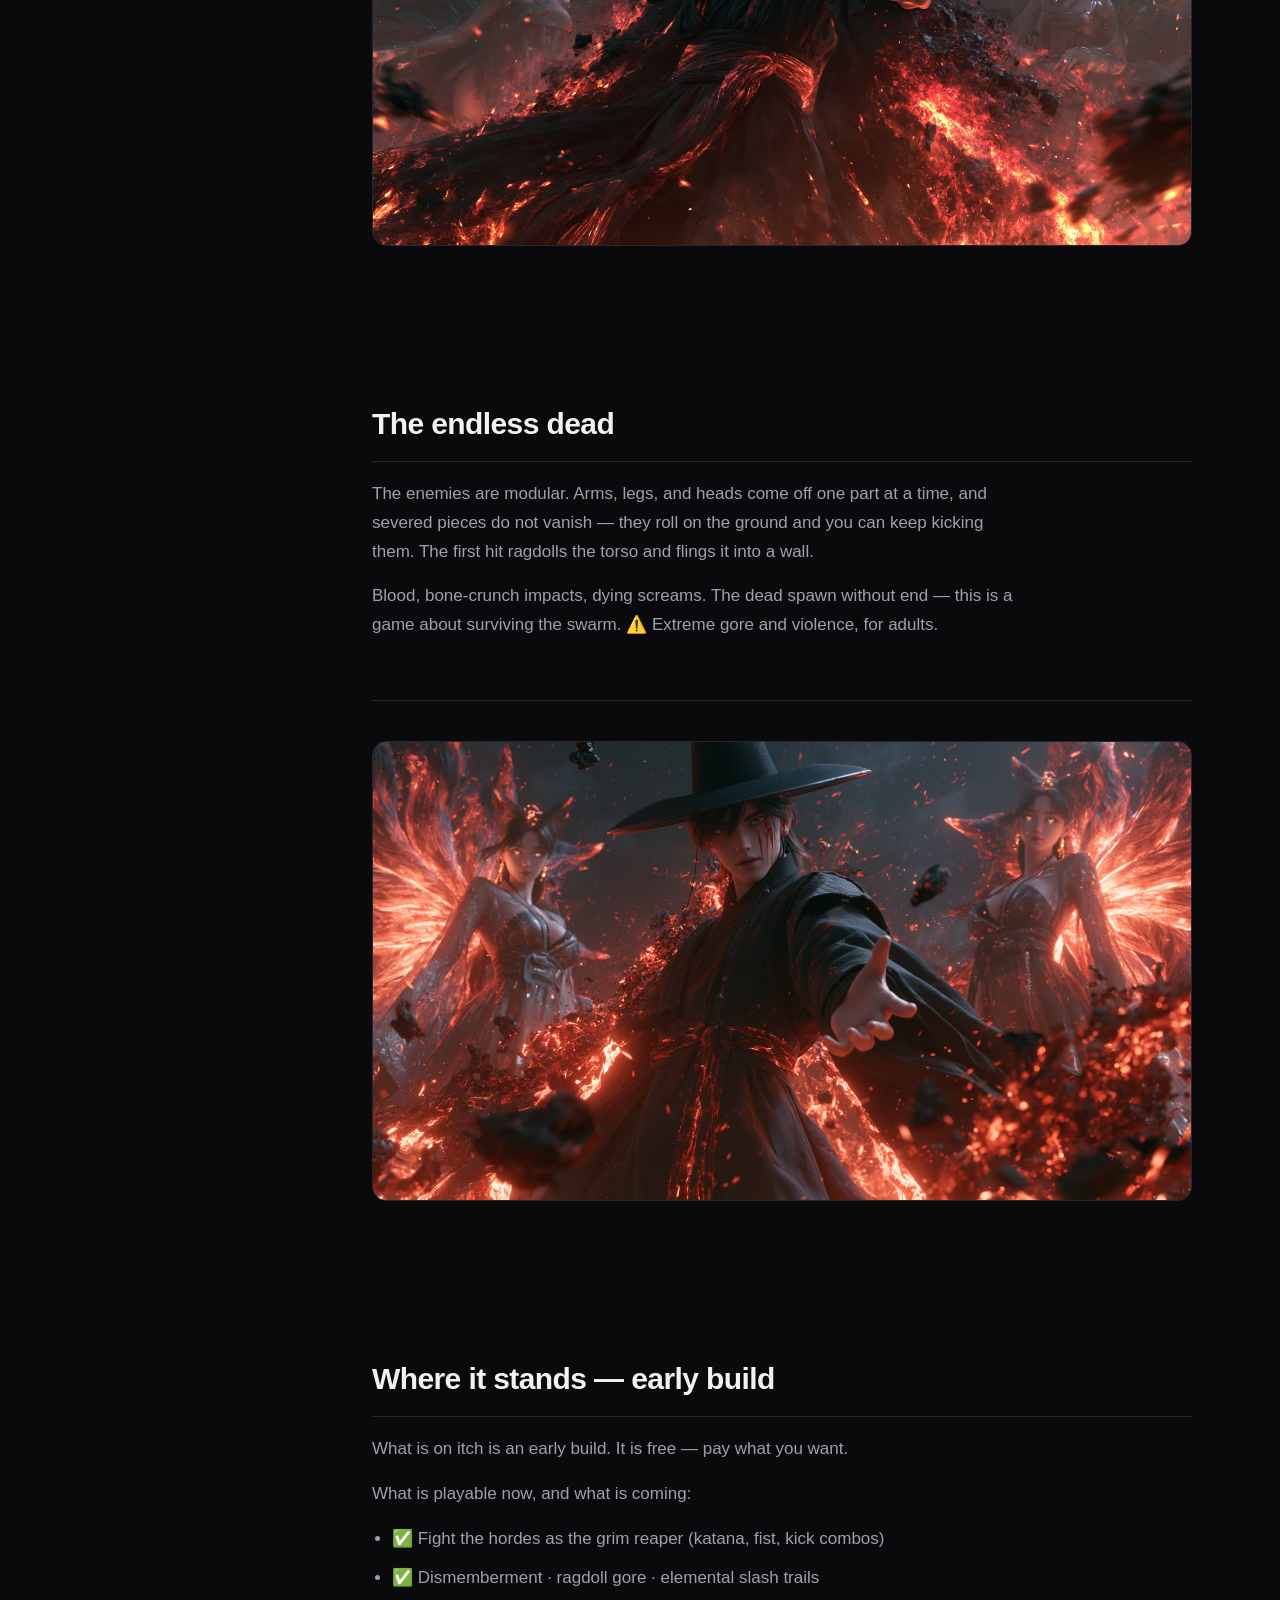
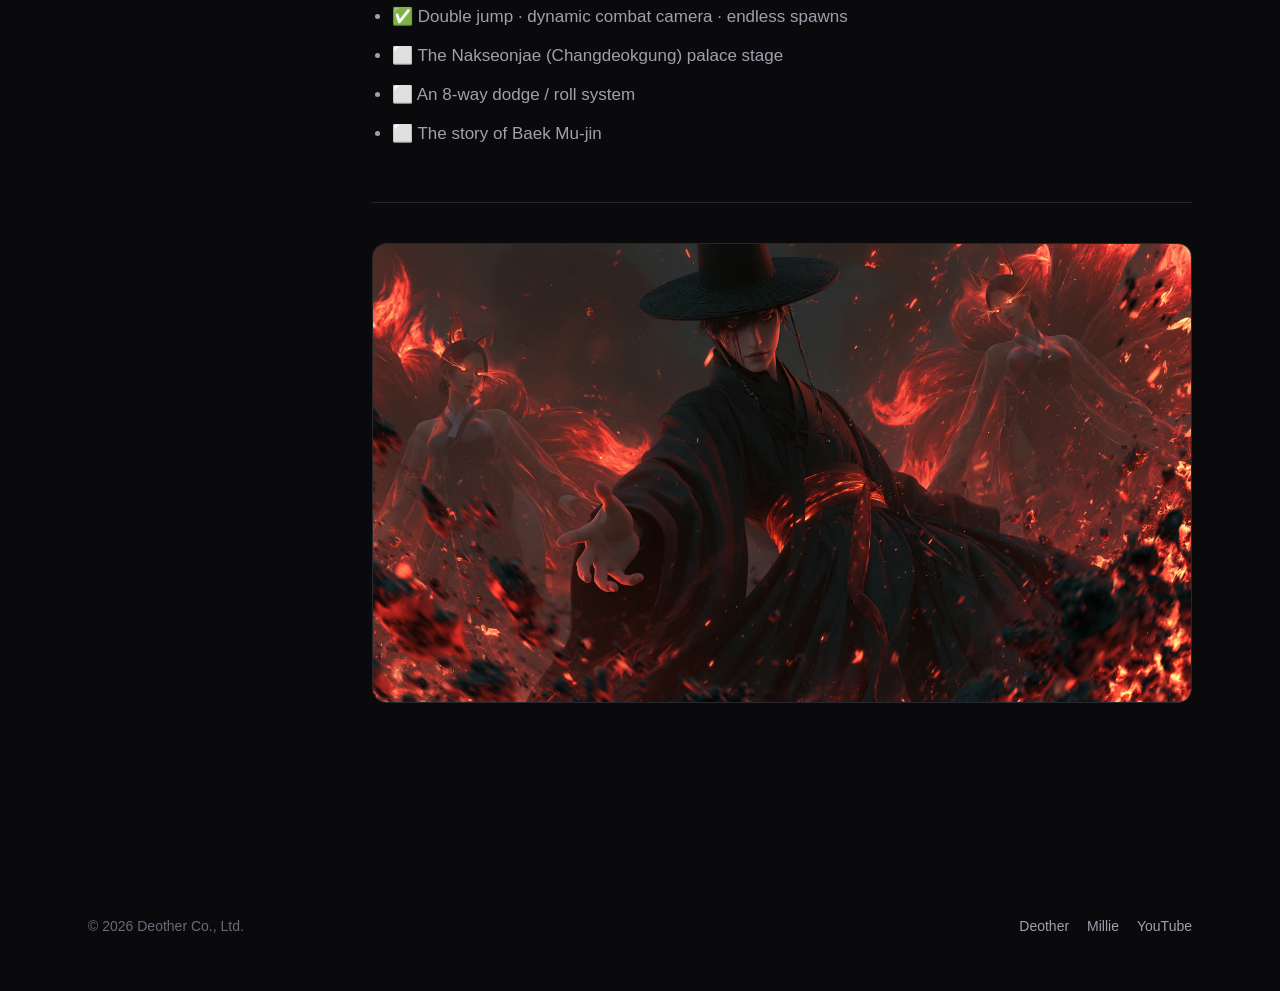
==== commit 779ba6a7: "상세 네 곳에 배경음 추가 + 볼륨 절반으로 밀리버스·킹덤워즈·장보고·저승사자에 주제가를 넣었다. 로직은 page.js 의 pSetupAudio 가 공용이라 각 html 에 aud" ====
--- a/deathguide.html
+++ b/deathguide.html
@@ -47,6 +47,11 @@
   </div>
 </main>
 
+<!-- 주제가. #pAudio 가 있으면 page.js(pSetupAudio)가 진입 시 재생을 시도한다.
+     브라우저가 첫 방문 자동재생을 막으면 우하단 버튼 또는 첫 클릭으로 시작된다. -->
+<audio id="pAudio" src="assets/deathguide-theme.mp3" loop preload="auto"></audio>
+<button id="pAudioToggle" class="audio-toggle" type="button" aria-label="주제가 재생" hidden>♪</button>
+
 <footer>
   <div class="wrap foot">
     <span>© 2026 Deother Co., Ltd.</span>
--- a/styles.css
+++ b/styles.css
@@ -12,7 +12,7 @@
   --accent: #e63030;
   --accent-dim: #8f1d1d;
   --line: #26262f;
-  --max: 1080px;
+  --max: 1200px;
   --pad: clamp(20px, 5vw, 48px);
 }
 
@@ -109,8 +109,8 @@
 .hero .wrap { position: relative; }
 /* 히어로: 왼쪽 글, 오른쪽 커버 아트 */
 .hero-grid {
-  display: grid; grid-template-columns: 1.1fr 0.9fr;
-  gap: clamp(28px, 5vw, 64px); align-items: center;
+  display: grid; grid-template-columns: 1fr 1.15fr;
+  gap: clamp(28px, 4vw, 56px); align-items: center;
 }
 .hero-art {
   width: 100%; height: auto; border-radius: 12px;
@@ -241,6 +241,11 @@
   display: grid; grid-template-columns: 220px 1fr;
   gap: clamp(32px, 5vw, 64px); padding-block: clamp(48px, 7vw, 80px);
 }
+/* 그리드 항목의 기본값 min-width:auto 는 내용의 min-content 아래로 못 줄어든다.
+   터프킹의 로스터 줄(.roster-row)이 602px 을 요구해서 430px 화면에서 본문이
+   통째로 밀려 나갔다 — 가로 스크롤이 생긴다. 0 으로 풀어야 좁은 화면에서 접힌다.
+   상세 11종이 전부 이 레이아웃을 쓰므로 한 곳만 고치면 된다. */
+.doc-toc, .doc-body { min-width: 0; }
 .doc-toc {
   position: sticky; top: 90px; align-self: start;
   display: flex; flex-direction: column; gap: 10px;
@@ -278,6 +283,14 @@
 /* 히어로 안에서는 위 여백 없이 커버 이미지 자리를 그대로 차지한다 */
 .hero-slides { margin-top: 0; }
 .hero-slides .slide-track { box-shadow: 0 26px 70px rgba(0,0,0,.6); }
+/* 히어로 이미지는 오른쪽 바깥 여백까지 내보내 크게 보여준다.
+   왼쪽 글은 그리드에 그대로 있어 상단 로고와 왼쪽 끝이 계속 맞는다.
+   .hero 가 overflow:hidden 이라 가로 스크롤은 생기지 않는다.
+   margin-inline-end 는 논리 속성이라 아랍어(RTL)에서는 반대편으로 나간다.
+   창이 --max 보다 좁으면 min(0px, ...) 이 0 이 되어 아무 일도 하지 않는다. */
+@media (min-width: 1100px) {
+  .hero-slides { margin-inline-end: min(0px, calc((var(--max) - 100vw) / 2)); }
+}
 .slide-track {
   position: relative; aspect-ratio: 16 / 9; border-radius: 12px;
   overflow: hidden; border: 1px solid var(--line); background: #000;
@@ -287,6 +300,13 @@
   object-fit: cover; opacity: 0; transition: opacity .7s ease;
 }
 .slide-track img.on { opacity: 1; }
+
+/* 자료 슬라이드쇼 (대표 소개의 기사·수료증) — 세로 문서와 가로 지면이 섞여 있다.
+   16:9 로 잘라내면 이름·제목·직인이 통째로 날아간다. 그래서 여기서는 자르지 않고
+   전체를 보여준다(contain). 높이를 고정해 넘길 때 화면이 튀지 않게 한다. */
+.slide-track.docs { aspect-ratio: auto; height: min(78vh, 880px); background: #101014; }
+.slide-track.docs img { object-fit: contain; }
+@media (max-width: 700px) { .slide-track.docs { height: min(68vh, 560px); } }
 
 .slide-dots { display: flex; gap: 8px; justify-content: center; margin-top: 16px; flex-wrap: wrap; }
 .slide-dots button {
@@ -483,3 +503,63 @@
 }
 .audio-toggle:hover { transform: scale(1.08); }
 .audio-toggle.playing { color: #fff; background: var(--accent); border-color: var(--accent); }
+
+/* Turf King 로스터 — 세로 캐릭터 여러 명을 한 줄에 나란히. 본문 섹션 사이 곳곳에 흩는다.
+   flex-wrap + flex-basis 로 데스크탑은 4~5명 한 줄, 모바일은 2~3명씩 접힌다. */
+.roster-row { display: flex; flex-wrap: wrap; gap: 10px; margin: 22px 0; }
+.roster-row img { flex: 1 1 130px; min-width: 0; aspect-ratio: 2 / 3; object-fit: cover;
+  border-radius: 8px; border: 1px solid var(--line); background: #000; }
+
+/* 책 표지 줄 (대표 소개) — 로스터와 비슷해 보이지만 규칙이 반대다.
+   로스터는 aspect-ratio + object-fit:cover 로 크기를 맞춰 자르지만, 책 표지는 자르면
+   제목이 잘려나간다. 그래서 높이만 맞추고 비율은 원본을 그대로 둔다. */
+.cover-row { display: flex; flex-wrap: wrap; gap: 14px; justify-content: center; margin: 26px 0; }
+.cover-row img { height: 300px; width: auto; max-width: 100%;
+  border-radius: 8px; border: 1px solid var(--line); background: #000; }
+@media (max-width: 560px) { .cover-row img { height: 210px; } }
+
+/* origin(왜 시작했나) 섹션의 영상 — 긴 1인칭 텍스트 뒤 단일 영상, 중앙 정렬 */
+.origin-video { margin: 34px auto 0; max-width: 720px; }
+
+/* 여정 — 전시 현장 사진 (gamescom asia x Thailand Game Show 부스).
+   영상 그리드와 연표 사이에 들어간다. 사진 비율이 제각각이라 4:3 으로 잘라 줄을 맞춘다.
+   좌우 여백은 논리 속성만 쓴다 (아랍어 RTL). */
+/* 부스 사진 격자. 최소폭 280px 은 열 수를 정하는 값이다 — 데스크탑에서 3열이 되어
+   사진 열다섯 장이 3열 × 5행으로 딱 떨어진다(마지막 줄이 비지 않는다).
+   240px 이면 4열이 되어 마지막 줄에 빈칸이 하나 생기고 사진도 작아진다. */
+.show-photos { margin-top: 34px; display: grid; gap: 16px;
+  grid-template-columns: repeat(auto-fit, minmax(280px, 1fr)); }
+.show-photos[hidden] { display: none; }
+.show-photo { margin: 0; }
+.show-photo img { width: 100%; display: block; aspect-ratio: 4 / 3; object-fit: cover;
+  border-radius: 12px; border: 1px solid var(--line); background: #000; }
+.show-photo figcaption { margin-top: 10px; color: var(--fg-faint);
+  font-size: 13px; line-height: 1.55; }
+
+/* 여정 연표 아래 → 연도별 행사 로드맵 링크. 연표와 붙어 보이지 않게 여백을 준다. */
+.jr-more { display: inline-block; margin-top: 26px; }
+
+/* 로드맵 — 공식 사이트가 있는 단계는 제목이 링크다. ↗ 는 바깥으로 나간다는 표시.
+   좌우 여백은 논리 속성으로 (아랍어 RTL). */
+.step-link { text-decoration: none; border-bottom: 1px solid transparent; transition: .15s; }
+.step-link:hover { color: var(--accent); border-bottom-color: var(--accent-dim); }
+.step-link .ext { font-size: 13px; opacity: .5; margin-inline-start: 6px; font-weight: 400; }
+.step-link:hover .ext { opacity: 1; }
+
+/* 행사 로드맵 — 목록 항목의 공식 사이트 링크.
+   ↗ 를 ::after 로 붙이는 이유: 언어를 바꾸면 textContent 를 통째로 갈아끼우기 때문에
+   요소로 넣으면 지워진다. */
+.doc-list .list-link { color: inherit; text-decoration: none;
+  border-bottom: 1px solid var(--line); transition: .15s; }
+.doc-list .list-link::after { content: " ↗"; font-size: 12px; opacity: .45; }
+.doc-list .list-link:hover { color: var(--accent); border-bottom-color: var(--accent-dim); }
+.doc-list .list-link:hover::after { opacity: 1; }
+
+/* 국기 이모지 — 목록 항목(행사 로드맵)과 여정 연표.
+   좌우 여백은 논리 속성으로 (아랍어 RTL). */
+.doc-list .li-flag, .event .ev-flag { margin-inline-end: 7px; }
+.event .ev-link { color: inherit; text-decoration: none;
+  border-bottom: 1px solid var(--line); transition: .15s; }
+.event .ev-link::after { content: " ↗"; font-size: 12px; opacity: .45; }
+.event .ev-link:hover { color: var(--accent); border-bottom-color: var(--accent-dim); }
+.event .ev-link:hover::after { opacity: 1; }
